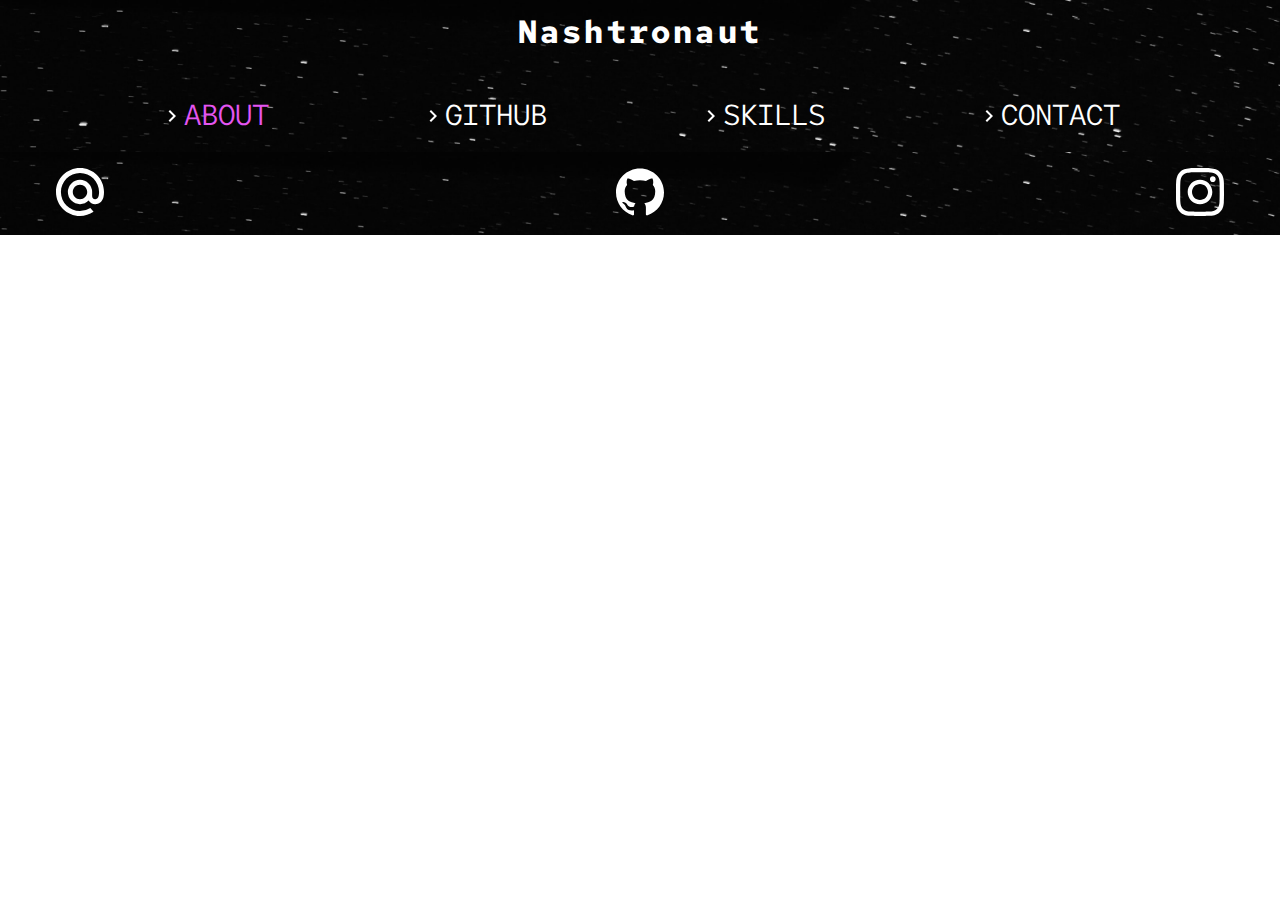
==== about.html @ ebf88e03 "Finished contact page, needs testing" ====
<!DOCTYPE html>
<html lang="en">
<head>
  <meta charset="UTF-8">
  <title>Nashtronaut Developer</title>
  <meta name="Author" content="Nash Boisvert">
  <meta content="width=device-width, initial-scale=1" name="viewport" />
  <link rel="preconnect" href="https://fonts.googleapis.com">
  <link rel="preconnect" href="https://fonts.gstatic.com" crossorigin>
  <link href="https://fonts.googleapis.com/css2?family=Red+Hat+Mono:wght@400;700&display=swap" rel="stylesheet">
  <link rel="stylesheet" href="css/reset.css">
  <link rel="stylesheet" href="css/styles.css">
  <script src="js/index.js" defer></script>
  <script src="js/projects.js"></script>
</head>
<body>
<header>
  <div class="header-container">
    <h1><a href="index.html">Nashtronaut</a></h1>
    <svg class="menu-icon" xmlns="http://www.w3.org/2000/svg" height="24px" viewBox="0 0 24 24" width="24px"
         fill="#FFFFFF"><path d="M0 0h24v24H0V0z" fill="none"/><path d="M6 10c-1.1 0-2 .9-2 2s.9 2 2 2 2-.9 2-2-.9-2-2-2zm12 0c-1.1 0-2 .9-2 2s.9 2 2 2 2-.9 2-2-.9-2-2-2zm-6 0c-1.1 0-2 .9-2 2s.9 2 2 2 2-.9 2-2-.9-2-2-2z"/></svg>
    <nav>
      <h2 class="hidden">Main navigation</h2>
      <ul class="main-menu">
        <li><svg xmlns="http://www.w3.org/2000/svg" height="24px" viewBox="0 0 24 24" width="24px"
                 fill="#FFFFFF"><path d="M0 0h24v24H0V0z" fill="none"/><path
                d="M10 6L8.59 7.41 13.17 12l-4.58 4.59L10 18l6-6-6-6z"/></svg><a href="about.html" style="color: #E455F1">About</a></li>
        <li><svg xmlns="http://www.w3.org/2000/svg" height="24px" viewBox="0 0 24 24" width="24px" fill="#FFFFFF"><path d="M0 0h24v24H0V0z" fill="none"/><path d="M10 6L8.59 7.41 13.17 12l-4.58 4.59L10 18l6-6-6-6z"/></svg><a href="https://github.com/Nashtronaut">Github</a></li>
        <li><svg xmlns="http://www.w3.org/2000/svg" height="24px" viewBox="0 0 24 24" width="24px"
                 fill="#FFFFFF"><path d="M0 0h24v24H0V0z" fill="none"/><path
                d="M10 6L8.59 7.41 13.17 12l-4.58 4.59L10 18l6-6-6-6z"/></svg><a href="skills.html">Skills
        </a></li>
        <li><svg xmlns="http://www.w3.org/2000/svg" height="24px" viewBox="0 0 24 24" width="24px"
                 fill="#FFFFFF"><path d="M0 0h24v24H0V0z" fill="none"/><path
                d="M10 6L8.59 7.41 13.17 12l-4.58 4.59L10 18l6-6-6-6z"/></svg><a href="contact.html">Contact</a></li>
      </ul>
    </nav>
  </div>
</header>


<!--TODO SKILLS PAGE-->



<footer>
  <div class="footer-container">
    <ul>
      <li><a href="contact.html"><svg role="img" viewBox="0 0 24 24" xmlns="http://www.w3.org/2000/svg"><title>Mail.Ru</title><path d="M15.61 12c0 1.99-1.62 3.61-3.61 3.61-1.99 0-3.61-1.62-3.61-3.61 0-1.99 1.62-3.61 3.61-3.61 1.99 0 3.61 1.62 3.61 3.61M12 0C5.383 0 0 5.383 0 12s5.383 12 12 12c2.424 0 4.761-.722 6.76-2.087l.034-.024-1.617-1.879-.027.017A9.494 9.494 0 0 1 12 21.54c-5.26 0-9.54-4.28-9.54-9.54 0-5.26 4.28-9.54 9.54-9.54 5.26 0 9.54 4.28 9.54 9.54a9.63 9.63 0 0 1-.225 2.05c-.301 1.239-1.169 1.618-1.82 1.568-.654-.053-1.42-.52-1.426-1.661V12A6.076 6.076 0 0 0 12 5.93 6.076 6.076 0 0 0 5.93 12 6.076 6.076 0 0 0 12 18.07a6.02 6.02 0 0 0 4.3-1.792 3.9 3.9 0 0 0 3.32 1.805c.874 0 1.74-.292 2.437-.821.719-.547 1.256-1.336 1.553-2.285.047-.154.135-.504.135-.507l.002-.013c.175-.76.253-1.52.253-2.457 0-6.617-5.383-12-12-12"/></svg></a></li>
      <li><a href="https://github.com/Nashtronaut"><svg role="img" viewBox="0 0 24 24" xmlns="http://www.w3.org/2000/svg"><title>GitHub</title><path d="M12 .297c-6.63 0-12 5.373-12 12 0 5.303 3.438 9.8 8.205 11.385.6.113.82-.258.82-.577 0-.285-.01-1.04-.015-2.04-3.338.724-4.042-1.61-4.042-1.61C4.422 18.07 3.633 17.7 3.633 17.7c-1.087-.744.084-.729.084-.729 1.205.084 1.838 1.236 1.838 1.236 1.07 1.835 2.809 1.305 3.495.998.108-.776.417-1.305.76-1.605-2.665-.3-5.466-1.332-5.466-5.93 0-1.31.465-2.38 1.235-3.22-.135-.303-.54-1.523.105-3.176 0 0 1.005-.322 3.3 1.23.96-.267 1.98-.399 3-.405 1.02.006 2.04.138 3 .405 2.28-1.552 3.285-1.23 3.285-1.23.645 1.653.24 2.873.12 3.176.765.84 1.23 1.91 1.23 3.22 0 4.61-2.805 5.625-5.475 5.92.42.36.81 1.096.81 2.22 0 1.606-.015 2.896-.015 3.286 0 .315.21.69.825.57C20.565 22.092 24 17.592 24 12.297c0-6.627-5.373-12-12-12"/></svg></a></li>
      <li><a href="https://www.instagram.com/nashtronaut_"><svg role="img" viewBox="0 0 24 24"
                                                                xmlns="http://www.w3.org/2000/svg"><title>
        Instagram</title><path d="M12 0C8.74 0 8.333.015 7.053.072 5.775.132 4.905.333 4.14.63c-.789.306-1.459.717-2.126 1.384S.935 3.35.63 4.14C.333 4.905.131 5.775.072 7.053.012 8.333 0 8.74 0 12s.015 3.667.072 4.947c.06 1.277.261 2.148.558 2.913.306.788.717 1.459 1.384 2.126.667.666 1.336 1.079 2.126 1.384.766.296 1.636.499 2.913.558C8.333 23.988 8.74 24 12 24s3.667-.015 4.947-.072c1.277-.06 2.148-.262 2.913-.558.788-.306 1.459-.718 2.126-1.384.666-.667 1.079-1.335 1.384-2.126.296-.765.499-1.636.558-2.913.06-1.28.072-1.687.072-4.947s-.015-3.667-.072-4.947c-.06-1.277-.262-2.149-.558-2.913-.306-.789-.718-1.459-1.384-2.126C21.319 1.347 20.651.935 19.86.63c-.765-.297-1.636-.499-2.913-.558C15.667.012 15.26 0 12 0zm0 2.16c3.203 0 3.585.016 4.85.071 1.17.055 1.805.249 2.227.415.562.217.96.477 1.382.896.419.42.679.819.896 1.381.164.422.36 1.057.413 2.227.057 1.266.07 1.646.07 4.85s-.015 3.585-.074 4.85c-.061 1.17-.256 1.805-.421 2.227-.224.562-.479.96-.899 1.382-.419.419-.824.679-1.38.896-.42.164-1.065.36-2.235.413-1.274.057-1.649.07-4.859.07-3.211 0-3.586-.015-4.859-.074-1.171-.061-1.816-.256-2.236-.421-.569-.224-.96-.479-1.379-.899-.421-.419-.69-.824-.9-1.38-.165-.42-.359-1.065-.42-2.235-.045-1.26-.061-1.649-.061-4.844 0-3.196.016-3.586.061-4.861.061-1.17.255-1.814.42-2.234.21-.57.479-.96.9-1.381.419-.419.81-.689 1.379-.898.42-.166 1.051-.361 2.221-.421 1.275-.045 1.65-.06 4.859-.06l.045.03zm0 3.678c-3.405 0-6.162 2.76-6.162 6.162 0 3.405 2.76 6.162 6.162 6.162 3.405 0 6.162-2.76 6.162-6.162 0-3.405-2.76-6.162-6.162-6.162zM12 16c-2.21 0-4-1.79-4-4s1.79-4 4-4 4 1.79 4 4-1.79 4-4 4zm7.846-10.405c0 .795-.646 1.44-1.44 1.44-.795 0-1.44-.646-1.44-1.44 0-.794.646-1.439 1.44-1.439.793-.001 1.44.645 1.44 1.439z"/></svg></a></li>
    </ul>
  </div>
</footer>
</body>
</html>
---- css/styles.css ----
/*color pallette
hot pink #E455F1
black #272727

*/

body {
    font-family: 'Red Hat Mono', monospace;
    color: #272727;
}

/* Header/Nav styling */

.active {
    max-height: 100vh;
}

.footer-container a svg,
.main-menu li a,
nav,
.header-container h1 a,
.menu-icon {
    transition: 0.5s ease-in-out;
}

.footer-container a svg:hover,
.menu-icon:hover {
    fill: #E455F1;
}

footer,
header {
    background-image: url("../assests/images/neonbrand-OjxsirfohHU-unsplash.jpg");
    background-repeat: no-repeat;
    background-size: cover;
    color: white;
    padding: 1rem;
}

header {
}

.header-container {
    display: flex;
    flex-flow: row wrap;
    justify-content: space-between;
    align-items: center;
    font-size: 1.5rem;
    max-width: 75rem;
    margin: 0 auto;
}

.header-container h1 a {
    letter-spacing: 0.2rem;
    text-decoration: none;
    color: white;
}


nav {
    width: 100%;
    text-align: right;
    line-height: 2.5;
    max-height: 0;
    overflow: hidden;
}

.main-menu li {
    display: flex;
    justify-content: right;
    align-items: center;
    font-size: 2rem;
    text-transform: uppercase;
}

.main-menu li a {
    color: white;
    text-decoration: none;
}

.main-menu li a:hover,
.header-container h1 a:hover,
.menu-icon:hover {
    color: #E455F1;
}

.main-menu li:first-child {
    margin-top: 2rem;
}

/* Home Page Content*/

.main-page-content {
    background-image: url("../assests/images/main-page-background-small.webp");
    background-size: cover;
    background-repeat: no-repeat;
    background-position-x: 40%;
    background-position-y: 40%;
    height: 93vh;
    padding: 1rem;
}

.title-container {
    max-width: 75rem;
    margin: 0 auto;
}

.title-container h2 {
    font-size: 3.5rem;
    max-font-size: 3.5rem;
    width: 70%;
    padding: 1rem;
    border-radius: 1rem;
    letter-spacing: 0.1rem;
    line-height: 1.25;
}

.title-container span {
    display: block;
}

.title-container span:last-of-type {
    color: #E455F1;
    margin-top: 2rem;
    letter-spacing: 0.7rem;
}

/* Skills Page Styles */

.skills-background {
    background-image: url("../assests/images/skills-page-background-second.webp");
    background-size: cover;
    background-position-x: 50%;
    background-repeat: no-repeat;
    padding: 1.5rem;
    min-height: 100vh;
}

.skill-flex-container {
    display: flex;
    flex-flow: column;
    gap: 1.5rem;
    max-width: 83rem;
    margin: 0 auto;
}

.skill {
    display: flex;
    flex-flow: column;
    justify-content: center;
    align-items: center;
    gap: 1rem;
    background: rgba(0,0,0,0.65);
    padding: 1.5rem;
    color: white;
    line-height: 2.5;
    border-radius: 1rem;
    box-shadow: 0 0 1px 1px rgba(0,0,0,0.65);
    text-align: center;
}

.skill img {
    width: 15%;
}

.progress-container {
    display: block;
    height: 1rem;
    width: 80%;
    background-color: grey;
    border-radius: 1rem;
}

.progress-bar {
    background-color: #E455F1;
    height: 1rem;
    width: 80%;
    border-radius: 1rem;
}

/* Contact Page */

.contact-background {
    display: flex;
    justify-content: center;
    align-items: center;
    background-image: url("../assests/images/contact-page.jpg");
    background-size: cover;
    background-position-x: 28%;
    min-height: 100vh;
    padding: 1rem;
}

.email-me {
    text-align: center;
    border-radius: 1rem;
    color: white;
    width: 100%;
    background-color: rgba(0,0,0,0.7);
    max-width: 70rem;
    margin: 0 auto;
}

.email-me h2 {
    font-size: 2rem;
    letter-spacing: 0.2rem;
    margin: 3rem;
}

.email-me h2 span {
    font-size: 3rem;
    color: #E455F1;
    text-transform: uppercase;
}

.email-me p {
    font-size: 2rem;
    text-decoration: underline;
}

.email-me form {
    display: flex;
    flex-flow: column;
    height: 50rem;
    padding: 1rem;
    max-width: 50rem;
    margin: 0 auto;
}

.email-me textarea,
.email-me input {
    margin: 0.7rem;
    background-color: rgba(0,0,0,0.8);
    color: white;
    padding: 1rem;
    font-size: 1rem;
    outline: none;
}

.email-me textarea {
    height: 70%;
    font-size: 1rem;
}

.email-me textarea:focus,
.email-me input:focus {
    border: 1px solid #E455F1;
}


.email-me button {
    width: 50%;
    margin: 1rem auto;
    padding: 0.5rem 1rem;
    border-radius: 1rem;
    font-size: 1.5rem;
    border: none;
    box-shadow:  inset 0 0 3px rgba(0,0,0, 0.9);
    transition: 0.5s ease-in-out;
    outline: none;
}

.email-me button:hover,
.email-me button:active {
    background-color: #E455F1;
    box-shadow:  inset 0 0 3px rgba(100,100,100,0.9);
    color: white;
    width: 55%;
}

.email-me button:focus {
    border: 1px solid #E455F1;
}


/* Footer Styles */

footer {
    position: sticky;
    bottom: 0;
}

.footer-container {
    max-width: 75rem;
    margin: 0 auto;
}

.footer-container ul {
    display: flex;
    justify-content: space-between;
    align-items: center;
    padding: 0 1rem;
}

.footer-container svg {
    fill: white;
    width: 2rem;
}

@media screen and (min-width: 480px) {
    /* MEDIUM Nav Bar*/
    
    .menu-icon {
        display: none;
    }
    
    header h1 {
        font-size: 2rem;
    }
    
    .header-container {
        align-items: center;
        justify-content: center;
    }
    
    header {
        padding-bottom: 0;
    }
    
    nav {
        width: 100%;
        max-height: initial;
        margin-top: 2rem;
    }
    
    .main-menu {
        display: flex;
        justify-content: space-evenly;
        gap: 2rem;
    }
    
    .main-menu li {
        font-size: 1.3rem;
    }
    
    .main-menu li:first-child {
        margin: 0;
    }
    
    /* MEDIUM Main Page Content */
    .main-page-content {
        background-image: url("../assests/images/main-page-background-medium.webp");
    }
    
    .main-page-content h2 {
        text-align: center;
        margin: 0 auto;
        width: 100%;
        position: relative;
        top: 8rem;
        font-size: 7vw;
    }
    
    .main-page-content span {
        display: inline;
    }
    
    .main-page-content span:last-of-type {
        display: block;
        letter-spacing: 2.5rem;
        margin: 2rem;
        font-weight: 700;
    }

    .footer-container svg {
        width: 3rem;
    }
    
    /*MEDIUM Skills Page */
    
    .skill {
        width: 39%;
    }
    
    .skill h2 {
        font-size: 1.5rem;
    }
    
    .skill p:last-of-type {
        font-size: 1.3rem;
        font-weight: bold;
    }
    
    .skill-flex-container {
        flex-flow: row wrap;
        justify-content: center;
    }
}

@media screen and (min-width: 770px) {
    .main-page-content {
        background-position-y: 10;
    }
    
    .title-container h2 {
        font-size: 4rem;
        text-align: left;
    }
    
    .title-container h2 span:last-of-type {
        font-size: 6rem;
        text-transform: uppercase;
    }
    
    .main-menu li {
        font-size: 1.8rem;
    }
    
    .skill {
        width: 25%;
    }
}
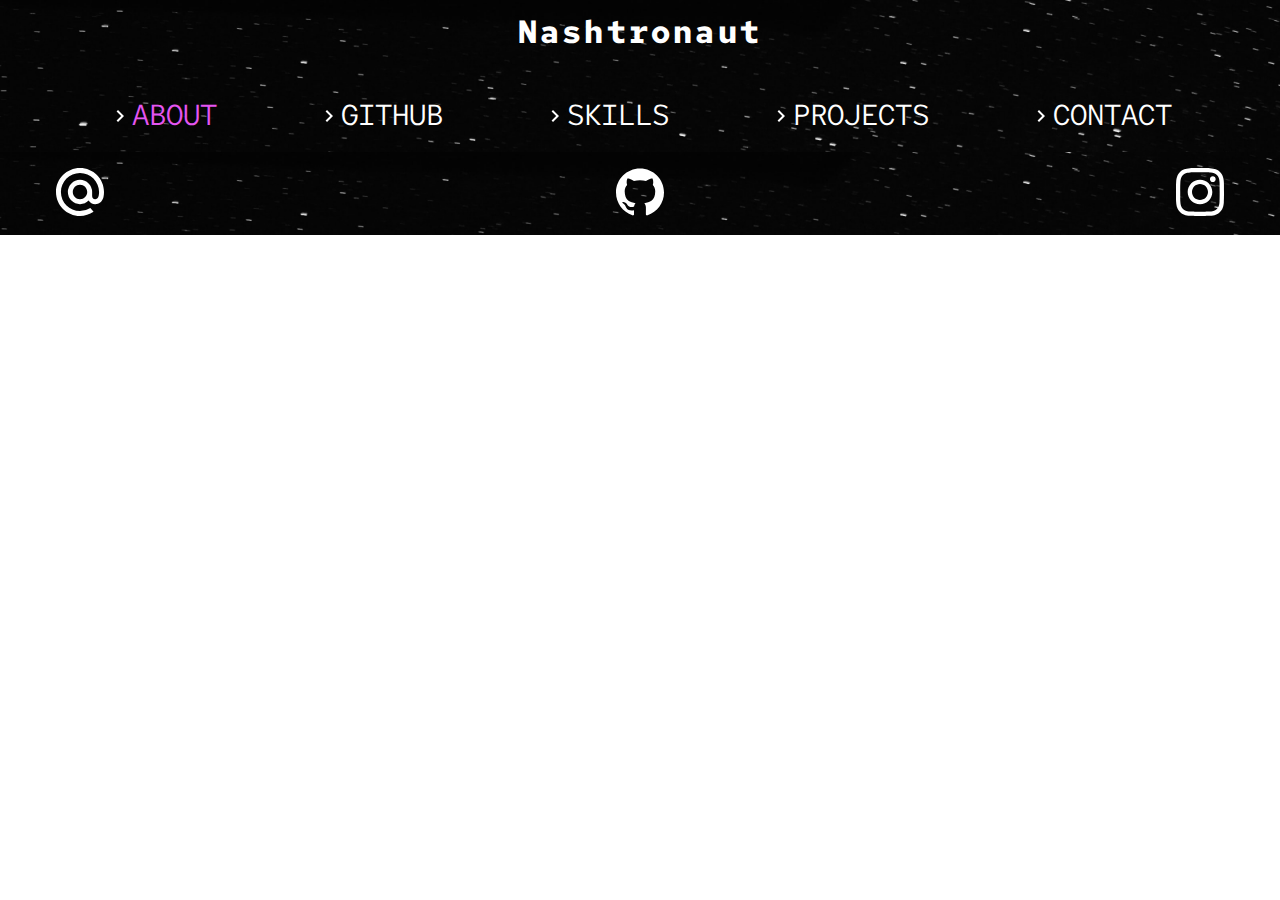
==== commit 97c795da: "added projects link to all pages" ====
--- a/about.html
+++ b/about.html
@@ -32,6 +32,9 @@
         </a></li>
         <li><svg xmlns="http://www.w3.org/2000/svg" height="24px" viewBox="0 0 24 24" width="24px"
                  fill="#FFFFFF"><path d="M0 0h24v24H0V0z" fill="none"/><path
+                d="M10 6L8.59 7.41 13.17 12l-4.58 4.59L10 18l6-6-6-6z"/></svg><a href="contact.html">Projects</a></li>
+        <li><svg xmlns="http://www.w3.org/2000/svg" height="24px" viewBox="0 0 24 24" width="24px"
+                 fill="#FFFFFF"><path d="M0 0h24v24H0V0z" fill="none"/><path
                 d="M10 6L8.59 7.41 13.17 12l-4.58 4.59L10 18l6-6-6-6z"/></svg><a href="contact.html">Contact</a></li>
       </ul>
     </nav>
--- a/css/styles.css
+++ b/css/styles.css
@@ -297,7 +297,7 @@
     width: 2rem;
 }
 
-@media screen and (min-width: 480px) {
+@media screen and (min-width: 550px) {
     /* MEDIUM Nav Bar*/
     
     .menu-icon {
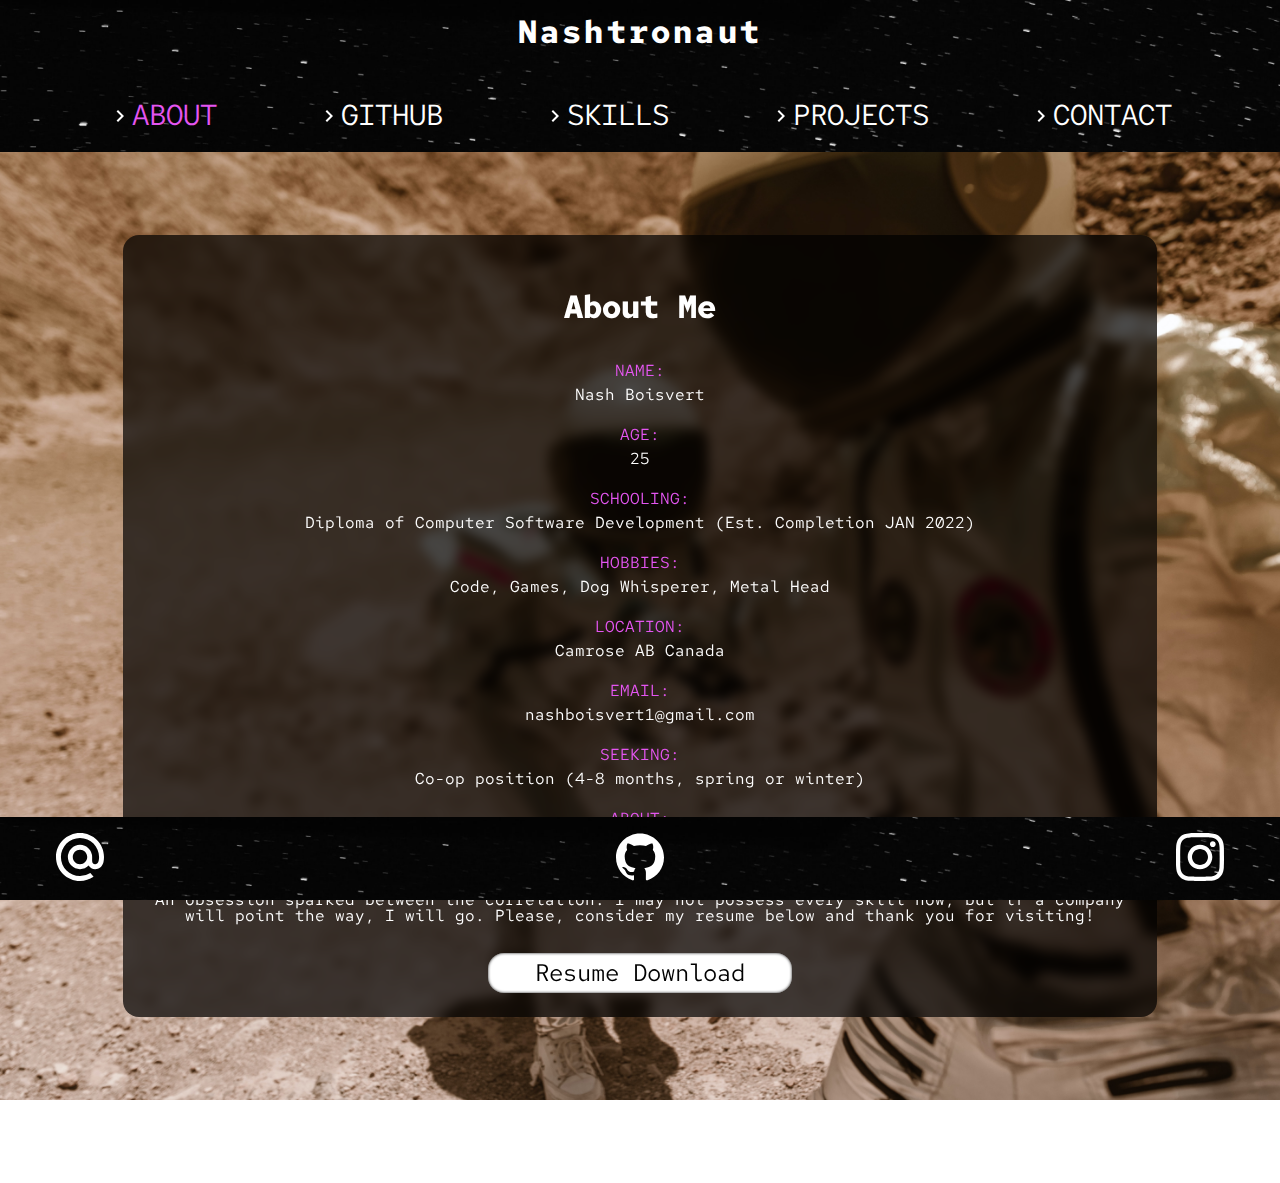
==== commit 8d4acbde: "about me content added" ====
--- a/about.html
+++ b/about.html
@@ -42,7 +42,25 @@
 </header>
 
 
-<!--TODO SKILLS PAGE-->
+<div class="about-background">
+  <div class="about-content">
+    <h2>About Me</h2>
+    <ul>
+      <li><span>NAME:</span> Nash Boisvert</li>
+      <li><span>AGE:</span> 25</li>
+      <li><span>SCHOOLING:</span> Diploma of Computer Software Development (Est. Completion JAN 2022)</li>
+      <li><span>HOBBIES:</span> Code, Games, Dog Whisperer, Metal Head</li>
+      <li><span>LOCATION:</span> Camrose AB Canada</li>
+      <li><span>EMAIL:</span> nashboisvert1@gmail.com</li>
+      <li><span>SEEKING:</span> Co-op position (4-8 months, spring or winter)</li>
+      <li><span>ABOUT:</span><p>Sir Francis Bacon once said "Knowledge is power."</p><p>Then someone told me 
+        technology is endless.</p><p>An obsession sparked between the correlation. I may not possess every skill 
+        now, but if a company will point the way, I will go. Please, consider my resume below and thank you for 
+        visiting!</p></li>
+      <li><a href="assests/Cover-Letter-Resume-Nash-Boisvert.pdf" download="nash-boisvert-resume">Resume Download</a></li>
+    </ul>
+  </div>
+</div>
 
 
 
--- a/css/styles.css
+++ b/css/styles.css
@@ -38,6 +38,8 @@
 }
 
 header {
+    position: sticky;
+    top: 0;
 }
 
 .header-container {
@@ -125,7 +127,82 @@
     letter-spacing: 0.7rem;
 }
 
-/* Skills Page Styles */
+/* About Me Page */
+
+.about-background {
+    display: flex;
+    justify-content: center;
+    align-items: center;
+    background-image: url("../assests/images/about-me-background.jpg");
+    background-size: cover;
+    background-repeat: no-repeat;
+    background-position-x: 40%;
+    min-height: 100vh;
+    padding: 1.5rem;
+}
+
+.about-content {
+    display: flex;
+    flex-flow: column;
+    width: 80%;
+    text-align: center;
+    background-color: rgba(0,0,0,0.7);
+    color: white;
+    border-radius: 1rem;
+    backdrop-filter: blur(6px);
+    padding: 1.5rem;
+    max-width: 63rem;
+}
+
+.about-content h2 {
+    margin: 2rem;
+    font-size: 2rem;
+}
+
+.about-content ul {
+    display: flex;
+    flex-flow: column;
+    gap: 1rem;
+}
+
+.about-content ul li {
+    display: flex;
+    flex-flow: column;
+    align-items: center;
+    text-align: center;
+}
+
+.about-content span {
+    margin: 0.5rem;
+    color: #E455F1;
+}
+
+.about-content p {
+    margin-bottom: 0.8rem;
+}
+
+.about-content a {
+    width: 50%;
+    max-width: 15rem;
+    background-color: white;
+    border-radius: 1rem;
+    padding: 0.5rem 2rem;
+    color: black;
+    text-decoration: none;
+    font-size: 1.5rem;
+    border: none;
+    box-shadow:  inset 0 0 3px rgba(0,0,0, 0.9);
+    transition: 0.5s ease-in-out;
+    outline: none;
+}
+
+.about-content a:hover {
+    background-color: #E455F1;
+    box-shadow:  inset 0 0 10px rgba(356,356,356,0.9);
+    color: white;
+}
+
+/* Skills Page */
 
 .skills-background {
     background-image: url("../assests/images/skills-page-background-second.webp");
@@ -157,6 +234,7 @@
     border-radius: 1rem;
     box-shadow: 0 0 1px 1px rgba(0,0,0,0.65);
     text-align: center;
+    backdrop-filter: blur(5px);
 }
 
 .skill img {
@@ -197,6 +275,7 @@
     color: white;
     width: 100%;
     background-color: rgba(0,0,0,0.7);
+    backdrop-filter: blur(5px);
     max-width: 70rem;
     margin: 0 auto;
 }
@@ -246,7 +325,6 @@
 .email-me input:focus {
     border: 1px solid #E455F1;
 }
-
 
 .email-me button {
     width: 50%;
@@ -263,7 +341,7 @@
 .email-me button:hover,
 .email-me button:active {
     background-color: #E455F1;
-    box-shadow:  inset 0 0 3px rgba(100,100,100,0.9);
+    box-shadow:  inset 0 0 10px rgba(356,356,356,0.9);
     color: white;
     width: 55%;
 }
@@ -389,7 +467,7 @@
 
 @media screen and (min-width: 770px) {
     .main-page-content {
-        background-position-y: 10;
+        background-position-y: 10%;
     }
     
     .title-container h2 {
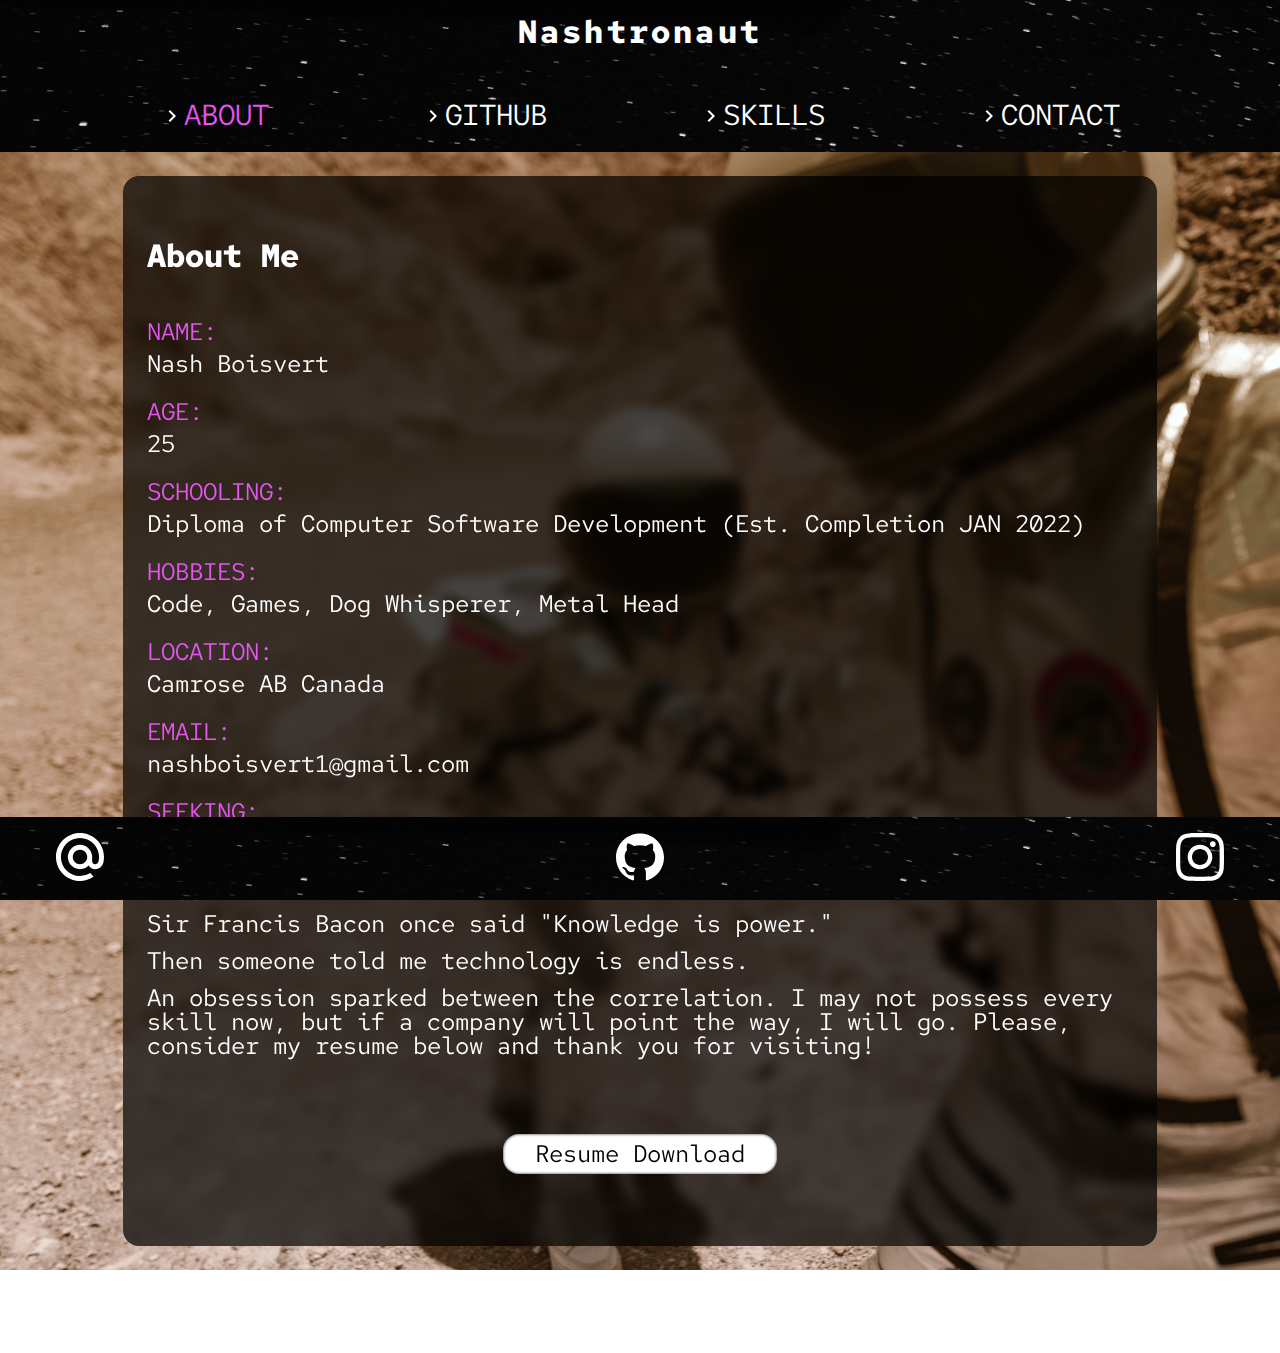
==== commit 20030399: "removed projects link for later date" ====
--- a/about.html
+++ b/about.html
@@ -30,9 +30,9 @@
                  fill="#FFFFFF"><path d="M0 0h24v24H0V0z" fill="none"/><path
                 d="M10 6L8.59 7.41 13.17 12l-4.58 4.59L10 18l6-6-6-6z"/></svg><a href="skills.html">Skills
         </a></li>
-        <li><svg xmlns="http://www.w3.org/2000/svg" height="24px" viewBox="0 0 24 24" width="24px"
+        <!--<li><svg xmlns="http://www.w3.org/2000/svg" height="24px" viewBox="0 0 24 24" width="24px"
                  fill="#FFFFFF"><path d="M0 0h24v24H0V0z" fill="none"/><path
-                d="M10 6L8.59 7.41 13.17 12l-4.58 4.59L10 18l6-6-6-6z"/></svg><a href="contact.html">Projects</a></li>
+                d="M10 6L8.59 7.41 13.17 12l-4.58 4.59L10 18l6-6-6-6z"/></svg><a href="contact.html">Projects</a></li>-->
         <li><svg xmlns="http://www.w3.org/2000/svg" height="24px" viewBox="0 0 24 24" width="24px"
                  fill="#FFFFFF"><path d="M0 0h24v24H0V0z" fill="none"/><path
                 d="M10 6L8.59 7.41 13.17 12l-4.58 4.59L10 18l6-6-6-6z"/></svg><a href="contact.html">Contact</a></li>
--- a/css/styles.css
+++ b/css/styles.css
@@ -145,7 +145,7 @@
     display: flex;
     flex-flow: column;
     width: 80%;
-    text-align: center;
+    text-align: left;
     background-color: rgba(0,0,0,0.7);
     color: white;
     border-radius: 1rem;
@@ -155,7 +155,7 @@
 }
 
 .about-content h2 {
-    margin: 2rem;
+    margin: 2.5rem 0;
     font-size: 2rem;
 }
 
@@ -163,17 +163,16 @@
     display: flex;
     flex-flow: column;
     gap: 1rem;
+    font-size: 1.5rem;
 }
 
 .about-content ul li {
     display: flex;
     flex-flow: column;
-    align-items: center;
-    text-align: center;
 }
 
 .about-content span {
-    margin: 0.5rem;
+    margin: 0.5rem 0;
     color: #E455F1;
 }
 
@@ -182,7 +181,6 @@
 }
 
 .about-content a {
-    width: 50%;
     max-width: 15rem;
     background-color: white;
     border-radius: 1rem;
@@ -194,12 +192,15 @@
     box-shadow:  inset 0 0 3px rgba(0,0,0, 0.9);
     transition: 0.5s ease-in-out;
     outline: none;
-}
-
-.about-content a:hover {
+    margin: 3rem auto;
+}
+
+.about-content a:hover,
+.about-content:active {
     background-color: #E455F1;
     box-shadow:  inset 0 0 10px rgba(356,356,356,0.9);
     color: white;
+    padding: 0.5rem 4rem;
 }
 
 /* Skills Page */
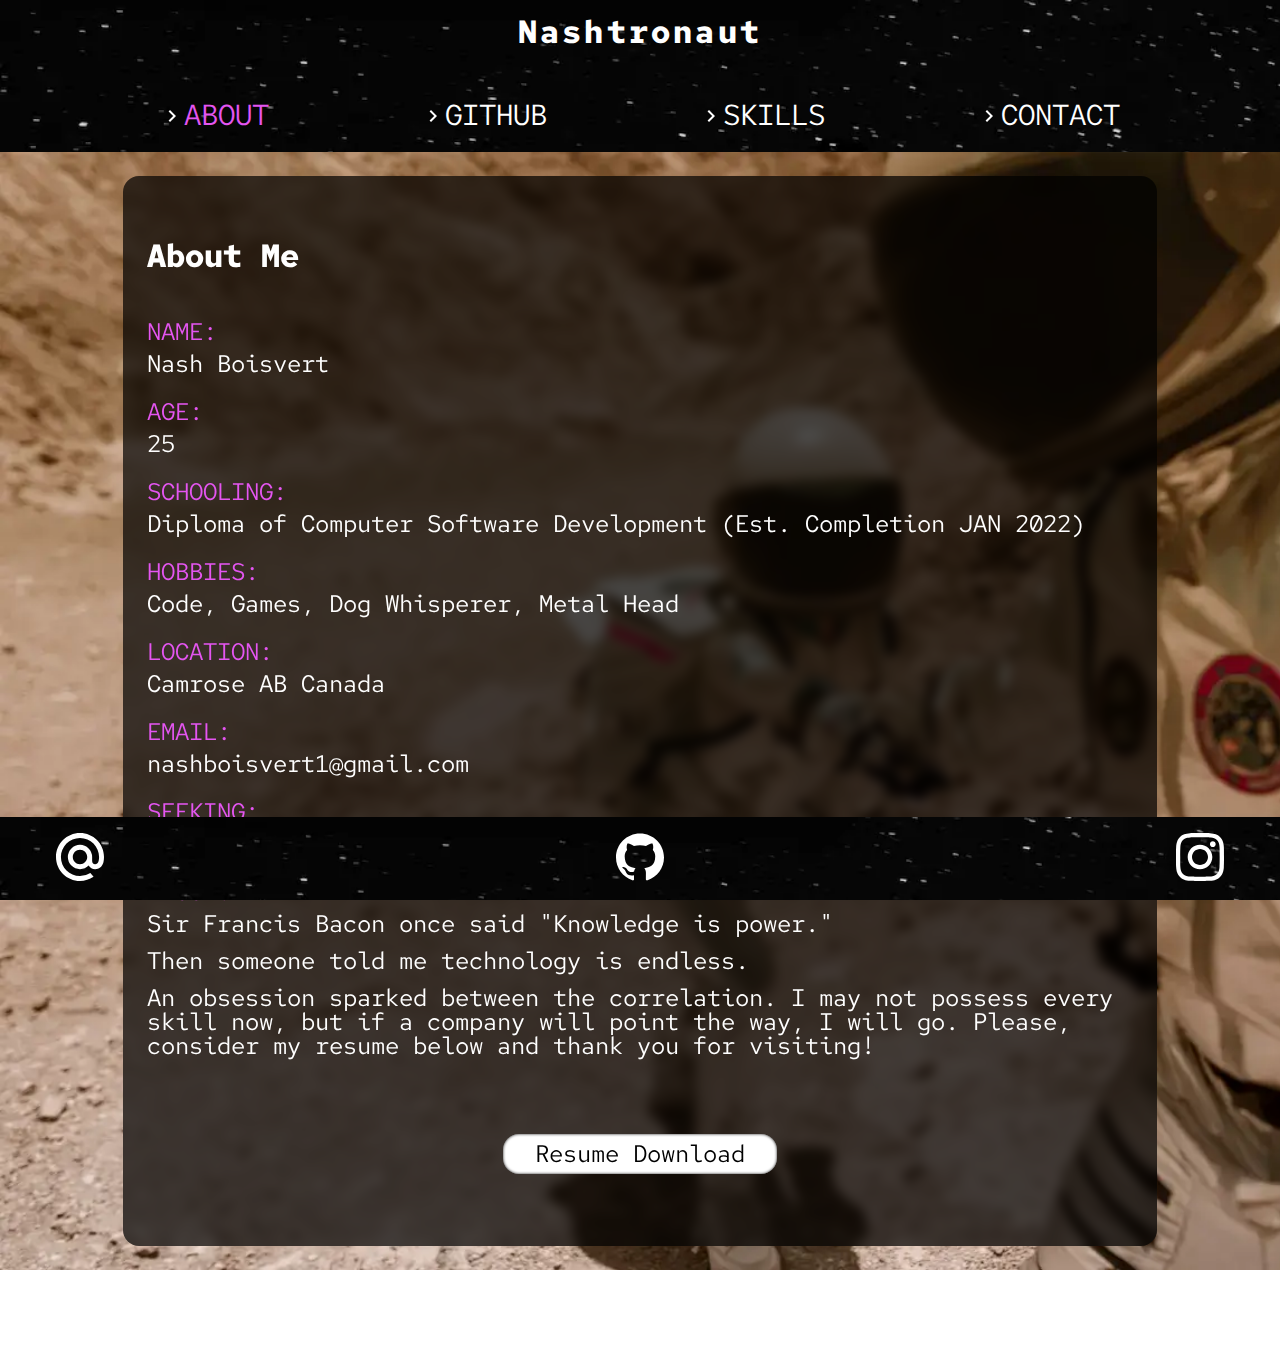
==== commit 78d7551d: "made github link open to new tab, added security to link" ====
--- a/about.html
+++ b/about.html
@@ -25,7 +25,10 @@
         <li><svg xmlns="http://www.w3.org/2000/svg" height="24px" viewBox="0 0 24 24" width="24px"
                  fill="#FFFFFF"><path d="M0 0h24v24H0V0z" fill="none"/><path
                 d="M10 6L8.59 7.41 13.17 12l-4.58 4.59L10 18l6-6-6-6z"/></svg><a href="about.html" style="color: #E455F1">About</a></li>
-        <li><svg xmlns="http://www.w3.org/2000/svg" height="24px" viewBox="0 0 24 24" width="24px" fill="#FFFFFF"><path d="M0 0h24v24H0V0z" fill="none"/><path d="M10 6L8.59 7.41 13.17 12l-4.58 4.59L10 18l6-6-6-6z"/></svg><a href="https://github.com/Nashtronaut">Github</a></li>
+        <li><svg xmlns="http://www.w3.org/2000/svg" height="24px" viewBox="0 0 24 24" width="24px" 
+                 fill="#FFFFFF"><path d="M0 0h24v24H0V0z" fill="none"/><path 
+                d="M10 6L8.59 7.41 13.17 12l-4.58 4.59L10 18l6-6-6-6z"/></svg><a 
+                href="https://github.com/Nashtronaut" target="_blank" rel="noopener noreferrer">Github</a></li>
         <li><svg xmlns="http://www.w3.org/2000/svg" height="24px" viewBox="0 0 24 24" width="24px"
                  fill="#FFFFFF"><path d="M0 0h24v24H0V0z" fill="none"/><path
                 d="M10 6L8.59 7.41 13.17 12l-4.58 4.59L10 18l6-6-6-6z"/></svg><a href="skills.html">Skills
--- a/css/styles.css
+++ b/css/styles.css
@@ -20,7 +20,7 @@
 nav,
 .header-container h1 a,
 .menu-icon {
-    transition: 0.5s ease-in-out;
+    transition: 0.3s ease-in-out;
 }
 
 .footer-container a svg:hover,
@@ -30,11 +30,12 @@
 
 footer,
 header {
-    background-image: url("../assests/images/neonbrand-OjxsirfohHU-unsplash.jpg");
+    background-image: url("../assests/images/header-footer-small.webp");
     background-repeat: no-repeat;
     background-size: cover;
     color: white;
     padding: 1rem;
+    z-index: 1;
 }
 
 header {
@@ -133,10 +134,9 @@
     display: flex;
     justify-content: center;
     align-items: center;
-    background-image: url("../assests/images/about-me-background.jpg");
+    background-image: url("../assests/images/about-me-background-small.webp");
     background-size: cover;
     background-repeat: no-repeat;
-    background-position-x: 40%;
     min-height: 100vh;
     padding: 1.5rem;
 }
@@ -190,13 +190,13 @@
     font-size: 1.5rem;
     border: none;
     box-shadow:  inset 0 0 3px rgba(0,0,0, 0.9);
-    transition: 0.5s ease-in-out;
+    transition: 0.3s ease-in-out;
     outline: none;
     margin: 3rem auto;
 }
 
 .about-content a:hover,
-.about-content:active {
+.about-content a:active {
     background-color: #E455F1;
     box-shadow:  inset 0 0 10px rgba(356,356,356,0.9);
     color: white;
@@ -206,7 +206,7 @@
 /* Skills Page */
 
 .skills-background {
-    background-image: url("../assests/images/skills-page-background-second.webp");
+    background-image: url("../assests/images/skills-page-background-large.webp");
     background-size: cover;
     background-position-x: 50%;
     background-repeat: no-repeat;
@@ -263,7 +263,7 @@
     display: flex;
     justify-content: center;
     align-items: center;
-    background-image: url("../assests/images/contact-page.jpg");
+    background-image: url("../assests/images/contact-page-small.webp");
     background-size: cover;
     background-position-x: 28%;
     min-height: 100vh;
@@ -335,7 +335,7 @@
     font-size: 1.5rem;
     border: none;
     box-shadow:  inset 0 0 3px rgba(0,0,0, 0.9);
-    transition: 0.5s ease-in-out;
+    transition: 0.3s ease-in-out;
     outline: none;
 }
 
@@ -378,6 +378,11 @@
 
 @media screen and (min-width: 550px) {
     /* MEDIUM Nav Bar*/
+    
+    header,
+    footer {
+        background-image: url("../assests/images/header-footer-medium.webp");
+    }
     
     .menu-icon {
         display: none;
@@ -464,11 +469,28 @@
         flex-flow: row wrap;
         justify-content: center;
     }
+    
+    /* MEDIUM Contact Page */
+    
+    .contact-background {
+        background-image: url("../assests/images/contact-page-medium.webp");
+    }
 }
 
 @media screen and (min-width: 770px) {
+    
+    header,
+    footer {
+        background-image: url("../assests/images/header-footer-large.webp");
+    }
+    
     .main-page-content {
-        background-position-y: 10%;
+        background-image: url("../assests/images/main-page-background-large.webp");
+        background-position-y: 40%;
+    }
+    
+    . contact-background {
+        background-image: url("../assests/images/contact-page-large.webp");
     }
     
     .title-container h2 {
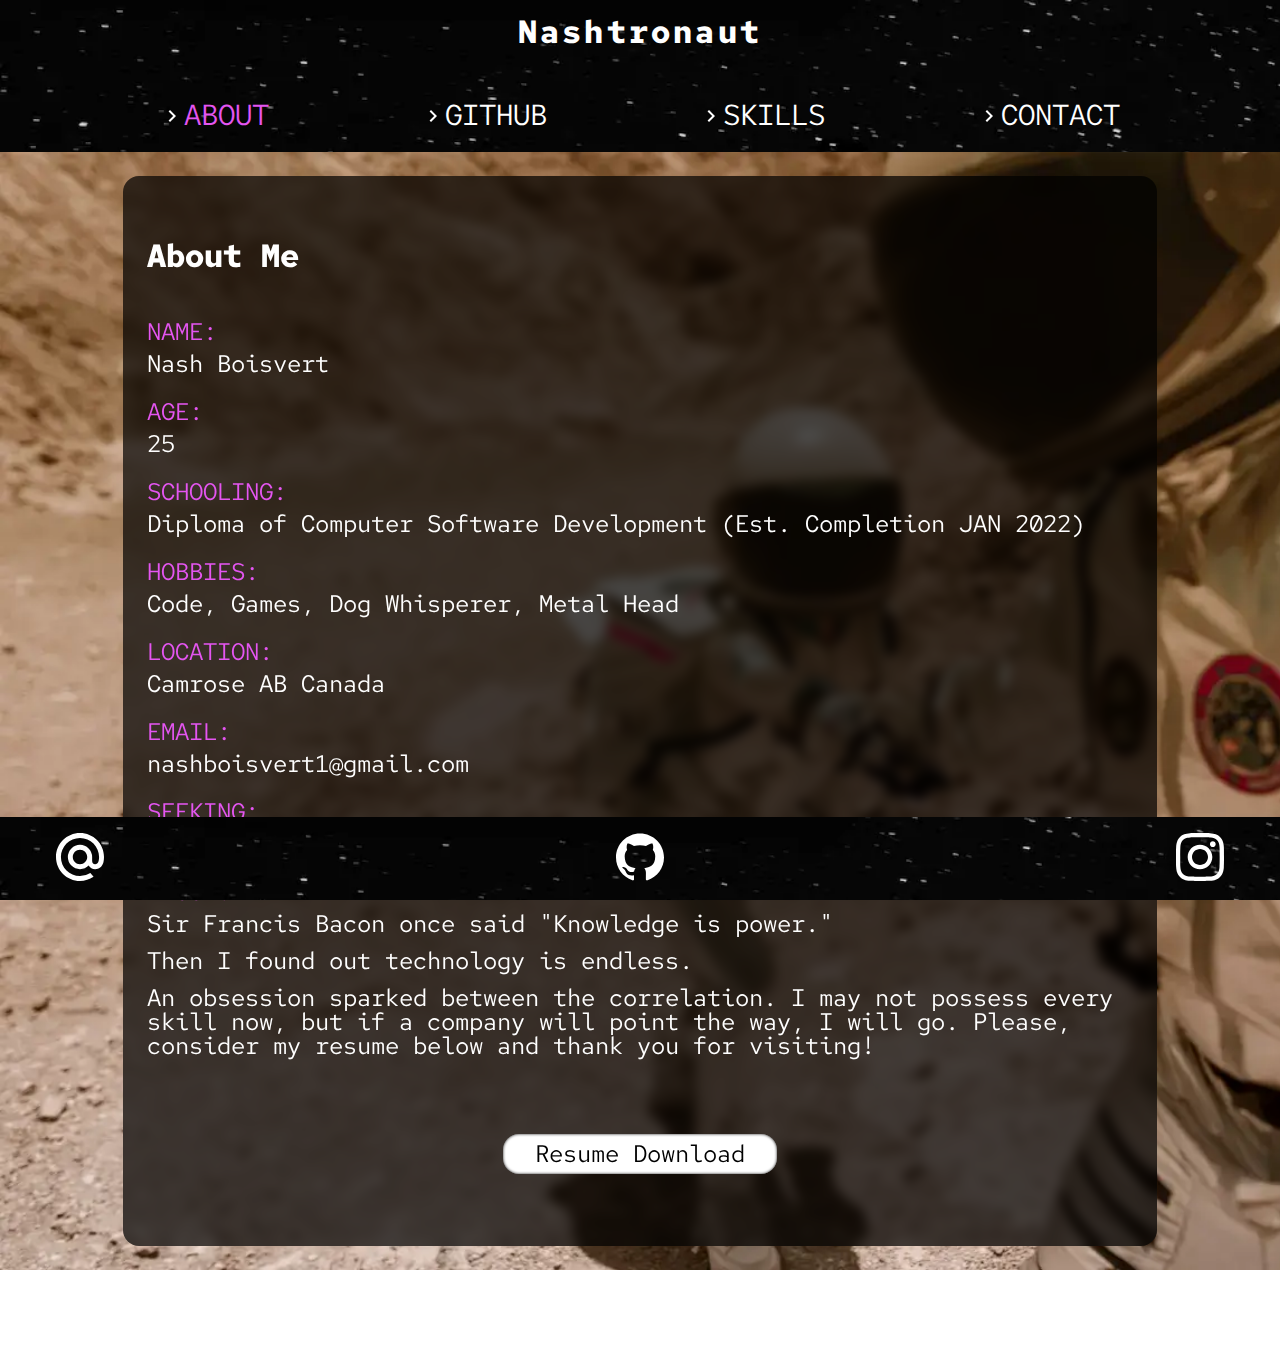
==== commit f9ae78f9: "changed about me content" ====
--- a/about.html
+++ b/about.html
@@ -56,7 +56,7 @@
       <li><span>LOCATION:</span> Camrose AB Canada</li>
       <li><span>EMAIL:</span> nashboisvert1@gmail.com</li>
       <li><span>SEEKING:</span> Co-op position (4-8 months, spring or winter)</li>
-      <li><span>ABOUT:</span><p>Sir Francis Bacon once said "Knowledge is power."</p><p>Then someone told me 
+      <li><span>ABOUT:</span><p>Sir Francis Bacon once said "Knowledge is power."</p><p>Then I found out 
         technology is endless.</p><p>An obsession sparked between the correlation. I may not possess every skill 
         now, but if a company will point the way, I will go. Please, consider my resume below and thank you for 
         visiting!</p></li>
--- a/css/styles.css
+++ b/css/styles.css
@@ -36,11 +36,6 @@
     color: white;
     padding: 1rem;
     z-index: 1;
-}
-
-header {
-    position: sticky;
-    top: 0;
 }
 
 .header-container {
@@ -354,11 +349,6 @@
 
 /* Footer Styles */
 
-footer {
-    position: sticky;
-    bottom: 0;
-}
-
 .footer-container {
     max-width: 75rem;
     margin: 0 auto;
@@ -382,6 +372,16 @@
     header,
     footer {
         background-image: url("../assests/images/header-footer-medium.webp");
+        
+        position: sticky;
+    }
+    
+    header {
+        top: 0;
+    }
+    
+    footer {
+        bottom: 0;
     }
     
     .menu-icon {
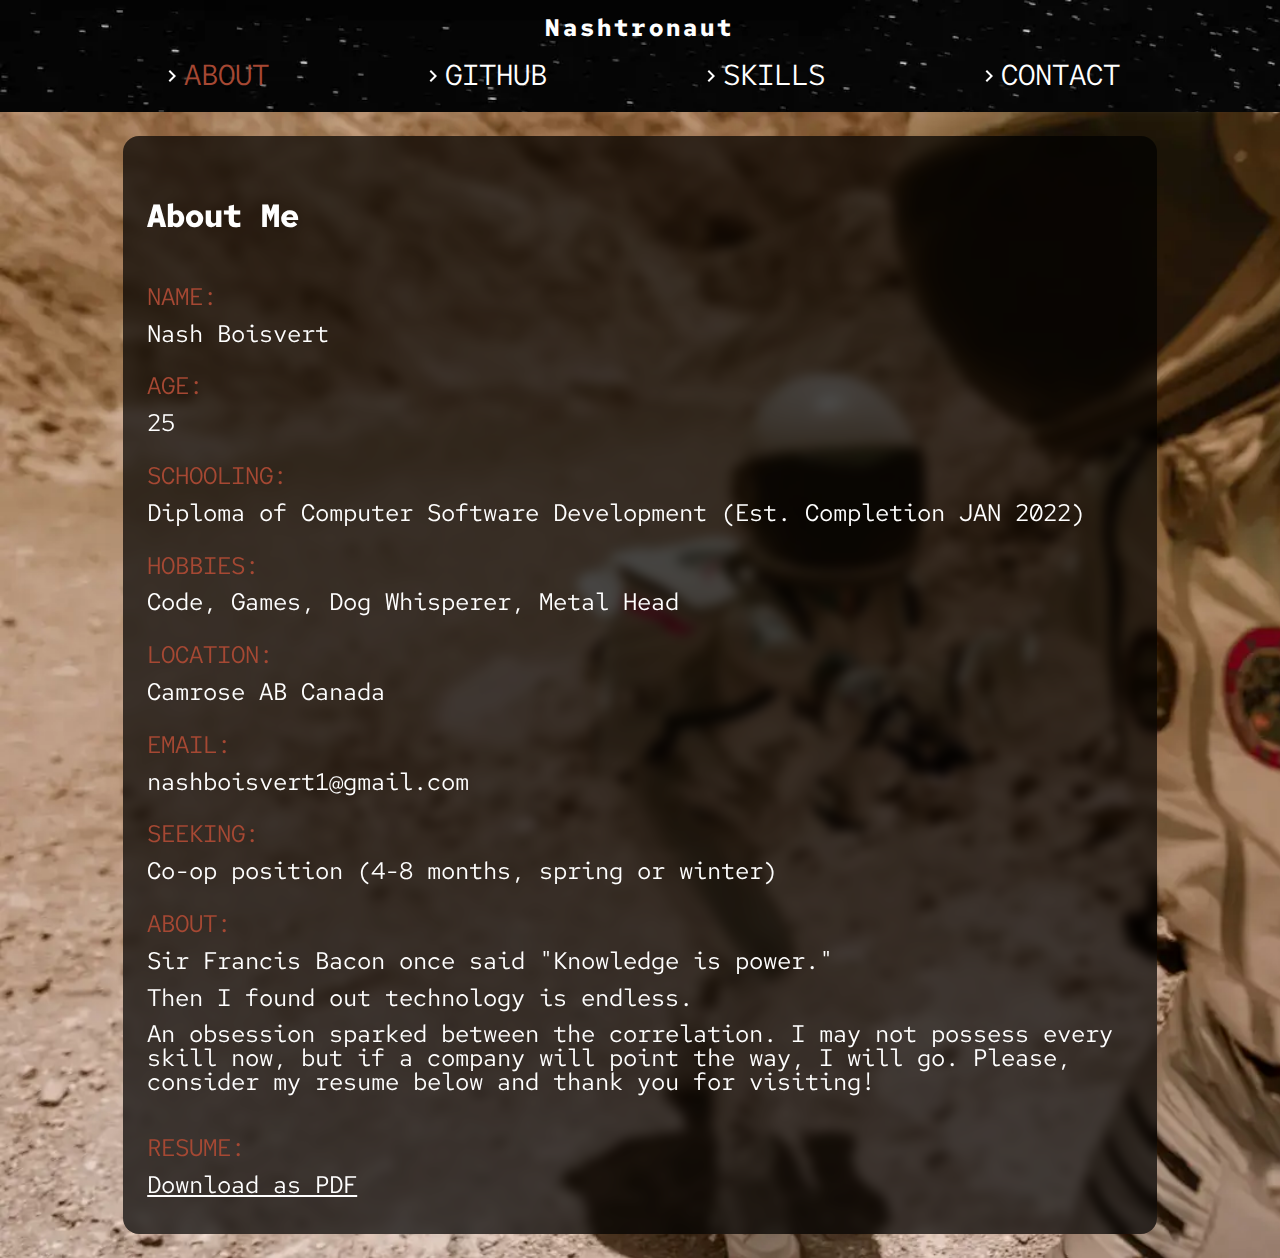
==== commit 3df216dd: "Changed colors, fixed fonts, adjusted text content, removed resume button" ====
--- a/about.html
+++ b/about.html
@@ -24,7 +24,7 @@
       <ul class="main-menu">
         <li><svg xmlns="http://www.w3.org/2000/svg" height="24px" viewBox="0 0 24 24" width="24px"
                  fill="#FFFFFF"><path d="M0 0h24v24H0V0z" fill="none"/><path
-                d="M10 6L8.59 7.41 13.17 12l-4.58 4.59L10 18l6-6-6-6z"/></svg><a href="about.html" style="color: #E455F1">About</a></li>
+                d="M10 6L8.59 7.41 13.17 12l-4.58 4.59L10 18l6-6-6-6z"/></svg><a href="about.html" style="color: #A64833">About</a></li>
         <li><svg xmlns="http://www.w3.org/2000/svg" height="24px" viewBox="0 0 24 24" width="24px" 
                  fill="#FFFFFF"><path d="M0 0h24v24H0V0z" fill="none"/><path 
                 d="M10 6L8.59 7.41 13.17 12l-4.58 4.59L10 18l6-6-6-6z"/></svg><a 
@@ -56,11 +56,12 @@
       <li><span>LOCATION:</span> Camrose AB Canada</li>
       <li><span>EMAIL:</span> nashboisvert1@gmail.com</li>
       <li><span>SEEKING:</span> Co-op position (4-8 months, spring or winter)</li>
-      <li><span>ABOUT:</span><p>Sir Francis Bacon once said "Knowledge is power."</p><p>Then I found out 
+      <li><span>ABOUT:</span><p> Sir Francis Bacon once said "Knowledge is power."</p><p>Then I found out 
         technology is endless.</p><p>An obsession sparked between the correlation. I may not possess every skill 
         now, but if a company will point the way, I will go. Please, consider my resume below and thank you for 
         visiting!</p></li>
-      <li><a href="assests/Cover-Letter-Resume-Nash-Boisvert.pdf" download="nash-boisvert-resume">Resume Download</a></li>
+      <li><span>RESUME:</span><p>
+        <a href="assests/Cover-Letter-Resume-Nash-Boisvert.pdf" download>Download as PDF</a></p></li>
     </ul>
   </div>
 </div>
--- a/css/styles.css
+++ b/css/styles.css
@@ -1,5 +1,5 @@
 /*color pallette
-hot pink #E455F1
+hot pink #A64833
 black #272727
 
 */
@@ -25,7 +25,7 @@
 
 .footer-container a svg:hover,
 .menu-icon:hover {
-    fill: #E455F1;
+    fill: #A64833;
 }
 
 footer,
@@ -79,7 +79,7 @@
 .main-menu li a:hover,
 .header-container h1 a:hover,
 .menu-icon:hover {
-    color: #E455F1;
+    color: #A64833;
 }
 
 .main-menu li:first-child {
@@ -118,9 +118,10 @@
 }
 
 .title-container span:last-of-type {
-    color: #E455F1;
+    color: #A64833;
     margin-top: 2rem;
     letter-spacing: 0.7rem;
+    text-shadow: 1px 1px 1px rgba(0,0,0,0.9);
 }
 
 /* About Me Page */
@@ -167,8 +168,8 @@
 }
 
 .about-content span {
-    margin: 0.5rem 0;
-    color: #E455F1;
+    margin: 0.8rem 0;
+    color: #A64833;
 }
 
 .about-content p {
@@ -176,26 +177,12 @@
 }
 
 .about-content a {
-    max-width: 15rem;
-    background-color: white;
-    border-radius: 1rem;
-    padding: 0.5rem 2rem;
-    color: black;
-    text-decoration: none;
-    font-size: 1.5rem;
-    border: none;
-    box-shadow:  inset 0 0 3px rgba(0,0,0, 0.9);
+    color: white;
     transition: 0.3s ease-in-out;
-    outline: none;
-    margin: 3rem auto;
-}
-
-.about-content a:hover,
-.about-content a:active {
-    background-color: #E455F1;
-    box-shadow:  inset 0 0 10px rgba(356,356,356,0.9);
-    color: white;
-    padding: 0.5rem 4rem;
+}
+
+.about-content a:hover {
+    color: #A64833;
 }
 
 /* Skills Page */
@@ -246,7 +233,7 @@
 }
 
 .progress-bar {
-    background-color: #E455F1;
+    background-color: #A64833;
     height: 1rem;
     width: 80%;
     border-radius: 1rem;
@@ -276,6 +263,10 @@
     margin: 0 auto;
 }
 
+.email-me::placeholder {
+    font-family: monospace;
+}
+
 .email-me h2 {
     font-size: 2rem;
     letter-spacing: 0.2rem;
@@ -284,7 +275,7 @@
 
 .email-me h2 span {
     font-size: 3rem;
-    color: #E455F1;
+    color: #A64833;
     text-transform: uppercase;
 }
 
@@ -319,7 +310,7 @@
 
 .email-me textarea:focus,
 .email-me input:focus {
-    border: 1px solid #E455F1;
+    border: 1px solid #A64833;
 }
 
 .email-me button {
@@ -332,22 +323,27 @@
     box-shadow:  inset 0 0 3px rgba(0,0,0, 0.9);
     transition: 0.3s ease-in-out;
     outline: none;
+    font-family: monospace;
 }
 
 .email-me button:hover,
 .email-me button:active {
-    background-color: #E455F1;
+    background-color: #A64833;
     box-shadow:  inset 0 0 10px rgba(356,356,356,0.9);
     color: white;
     width: 55%;
 }
 
 .email-me button:focus {
-    border: 1px solid #E455F1;
+    border: 1px solid #A64833;
 }
 
 
 /* Footer Styles */
+
+footer {
+    display: none;
+}
 
 .footer-container {
     max-width: 75rem;
@@ -372,7 +368,6 @@
     header,
     footer {
         background-image: url("../assests/images/header-footer-medium.webp");
-        
         position: sticky;
     }
     
@@ -389,7 +384,7 @@
     }
     
     header h1 {
-        font-size: 2rem;
+        font-size: 1.5rem;
     }
     
     .header-container {
@@ -404,7 +399,7 @@
     nav {
         width: 100%;
         max-height: initial;
-        margin-top: 2rem;
+       
     }
     
     .main-menu {
@@ -484,12 +479,16 @@
         background-image: url("../assests/images/header-footer-large.webp");
     }
     
+    footer {
+        display: block;
+    }
+    
     .main-page-content {
         background-image: url("../assests/images/main-page-background-large.webp");
         background-position-y: 40%;
     }
     
-    . contact-background {
+    .contact-background {
         background-image: url("../assests/images/contact-page-large.webp");
     }
     
@@ -512,3 +511,9 @@
     }
 }
 
+@media screen and (orientation:landscape) {
+    footer {
+        display: none;
+    }
+}
+
